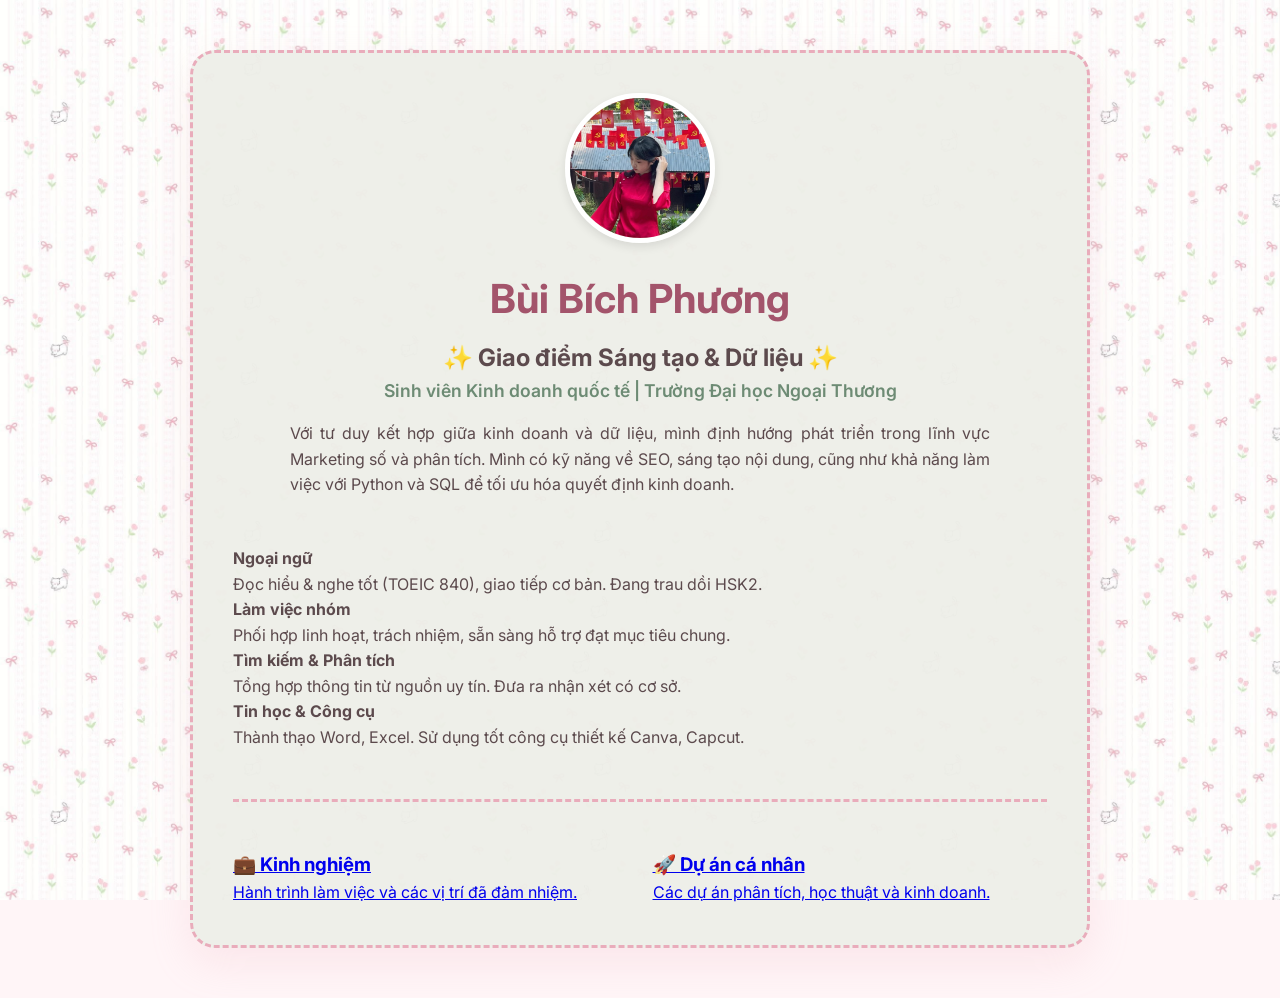
==== index.html @ eb98e5ec "Update index.html" ====
<!DOCTYPE html>
<html lang="vi">
<head>
    <meta charset="UTF-8">
    <meta name="viewport" content="width=device-width, initial-scale=1.0">
    <title>Portfolio | Bùi Bích Phương</title>
    <link rel="stylesheet" href="style.css">
    <link href="https://fonts.googleapis.com/css2?family=Inter:wght@300;400;600;800&display=swap" rel="stylesheet">
</head>
<body>
    <div class="page-container fade-in">
        <header class="hero">
            <div class="profile-wrapper">
                <img src="buibichphuong.jpg" alt="Profile Picture" class="profile-img">
            </div>
            <h1>Bùi Bích Phương</h1>
            
            <h2 class="main-tagline">✨ Giao điểm Sáng tạo & Dữ liệu ✨</h2>
            
            <h3 class="subtitle">Sinh viên Kinh doanh quốc tế | Trường Đại học Ngoại Thương</h3>
            <p class="bio">
                Với tư duy kết hợp giữa kinh doanh và dữ liệu, mình định hướng phát triển trong lĩnh vực Marketing số và phân tích. Mình có kỹ năng về SEO, sáng tạo nội dung, cũng như khả năng làm việc với Python và SQL để tối ưu hóa quyết định kinh doanh.
            </p>
        </header>

        <div class="skills-container fade-in delay-1">
            <div class="skills-grid">
                <div class="skill-item">
                    <h4 class="skill-name">Ngoại ngữ</h4>
                    <p class="skill-desc">Đọc hiểu & nghe tốt (TOEIC 840), giao tiếp cơ bản. Đang trau dồi HSK2.</p>
                </div>
                <div class="skill-item">
                    <h4 class="skill-name">Làm việc nhóm</h4>
                    <p class="skill-desc">Phối hợp linh hoạt, trách nhiệm, sẵn sàng hỗ trợ đạt mục tiêu chung.</p>
                </div>
                <div class="skill-item">
                    <h4 class="skill-name">Tìm kiếm & Phân tích</h4>
                    <p class="skill-desc">Tổng hợp thông tin từ nguồn uy tín. Đưa ra nhận xét có cơ sở.</p>
                </div>
                <div class="skill-item">
                    <h4 class="skill-name">Tin học & Công cụ</h4>
                    <p class="skill-desc">Thành thạo Word, Excel. Sử dụng tốt công cụ thiết kế Canva, Capcut.</p>
                </div>
            </div>
        </div>

        <section class="navigation-cards">
            <a href="experience.html" class="card fade-in delay-1">
                <h3>💼 Kinh nghiệm</h3>
                <p>Hành trình làm việc và các vị trí đã đảm nhiệm.</p>
            </a>
            
            <a href="projects.html" class="card fade-in delay-2">
                <h3>🚀 Dự án cá nhân</h3>
                <p>Các dự án phân tích, học thuật và kinh doanh.</p>
            </a>
        </section>
    </div>

    <script src="script.js"></script>
</body>
</html>
---- style.css ----
/* Toàn bộ CSS cho giao diện tông màu Pastel & Nền Cute */
:root {
    /* Bảng màu từ ảnh của bạn */
    --color-alabaster: #EEEFE8;        /* Trắng kem sữa */
    --color-columbia-blue: #C9D2E2;    /* Xanh dương nhạt */
    --color-cherry-pink: #E9ACBB;      /* Hồng hoa anh đào */
    --color-cambridge-blue: #8FBC93;   /* Xanh lá nhạt */
    --color-peach: #FCEBBF;            /* Vàng đào */
    
    /* Màu chữ (đã làm đậm hơn chút để dễ đọc trên nền sáng) */
    --color-text-title: #A3546B;       /* Hồng sậm cho tiêu đề */
    --color-text-body: #5C4A4D;        /* Nâu xám đen cho nội dung */
    --color-white: #FFFFFF;
}

* {
    margin: 0;
    padding: 0;
    box-sizing: border-box;
}

body {
    font-family: 'Inter', sans-serif;
    /* Cài đặt ảnh nền cute */
    background-color: #FFF5F7; 
    background-image: url('anh.jpg'); /* Đảm bảo tên file ảnh khớp với file bạn đã lưu */
    background-repeat: repeat; /* Lặp lại họa tiết */
    background-size: 350px; /* Chỉnh độ lớn của họa tiết nền (có thể tăng giảm tùy ý) */
    background-attachment: fixed;
    color: var(--color-text-body);
    line-height: 1.6;
}

/* Container chính bao bọc toàn bộ trang */
.page-container {
    max-width: 900px;
    margin: 50px auto;
    padding: 40px;
    /* Dùng màu Alabaster làm nền mờ cho khối nội dung chính */
    background-color: rgba(238, 239, 232, 0.95); 
    border-radius: 25px;
    border: 3px dashed var(--color-cherry-pink); /* Viền đứt nét cute */
    box-shadow: 0 15px 40px rgba(233, 172, 187, 0.2);
}

/* Hero (Phần đầu) */
.hero {
    text-align: center;
    margin-bottom: 3rem;
}

.profile-wrapper {
    margin-bottom: 1rem;
}

.profile-img {
    width: 150px;
    height: 150px;
    border-radius: 50%;
    object-fit: cover;
    border: 5px solid var(--color-white);
    box-shadow: 0 4px 10px rgba(0,0,0,0.1);
}

h1 {
    font-size: 2.5rem;
    color: var(--color-text-title);
    margin-bottom: 0.5rem;
}

.subtitle {
    font-size: 1.1rem;
    color: #6D8B74; /* Một chút màu xanh đậm cho chức danh */
    font-weight: 600;
    margin-bottom: 1rem;
}

.bio {
    font-size: 1rem;
    max-width: 700px;
    margin: 0 auto 2rem;
    text-align: justify;
}

/* Skills Section */
.skills-section {
    margin: 3rem 0;
}

.section-title {
    text-align: center;
    color: var(--color-text-title);
    margin-bottom: 2rem;
    font-size: 1.8rem;
}

/* Lưới Kỹ Năng 2x2 */
.grid-container {
    display: grid;
    grid-template-columns: repeat(2, 1fr);
    gap: 25px;
}

/* Cài đặt chung cho thẻ kỹ năng */
.skill-card {
    padding: 25px;
    border-radius: 20px;
    box-shadow: 0 5px 15px rgba(0,0,0,0.05);
    transition: transform 0.3s ease, box-shadow 0.3s ease;
}

.skill-card:hover {
    transform: translateY(-5px);
    box-shadow: 0 15px 30px rgba(0,0,0,0.1);
}

/* Áp dụng 4 màu của bảng màu cho 4 thẻ khác nhau */
.skill-card:nth-child(1) { background-color: var(--color-columbia-blue); }
.skill-card:nth-child(2) { background-color: var(--color-cherry-pink); }
.skill-card:nth-child(3) { background-color: var(--color-cambridge-blue); }
.skill-card:nth-child(4) { background-color: var(--color-peach); }

.skill-card h2 {
    margin-top: 0;
    font-size: 1.3rem;
    color: var(--color-text-body);
    font-weight: 800;
    margin-bottom: 10px;
}

.skill-card p {
    margin: 0;
    font-size: 1rem;
    color: var(--color-text-body);
    opacity: 0.9;
}

/* Navigation Cards (Kinh nghiệm & Dự án) */
.navigation-cards {
    display: grid;
    grid-template-columns: repeat(2, 1fr);
    gap: 25px;
    margin-top: 3rem;
    border-top: 3px dashed var(--color-cherry-pink);
    padding-top: 3rem;
}

.nav-card {
    display: block;
    text-decoration: none;
    background-color: var(--color-white);
    padding: 25px;
    border-radius: 20px;
    border: 2px solid var(--color-cherry-pink);
    text-align: center;
    transition: transform 0.3s ease, background-color 0.3s ease;
}

.nav-card:hover {
    transform: translateY(-5px);
    background-color: var(--color-cherry-pink);
}

.nav-card:hover h3, .nav-card:hover p {
    color: var(--color-white);
}

.nav-card h3 {
    color: var(--color-text-title);
    font-size: 1.4rem;
    margin-bottom: 10px;
    transition: color 0.3s ease;
}

.nav-card p {
    color: var(--color-text-body);
    transition: color 0.3s ease;
}

/* Responsive cho điện thoại */
@media (max-width: 768px) {
    .grid-container, .navigation-cards {
        grid-template-columns: 1fr;
    }
}

/* Animations cơ bản */
.fade-in {
    opacity: 0;
    transform: translateY(20px);
    animation: fadeIn 0.8s forwards;
}

.delay-1 { animation-delay: 0.2s; }
.delay-2 { animation-delay: 0.4s; }

@keyframes fadeIn {
    to {
        opacity: 1;
        transform: translateY(0);
    }
}
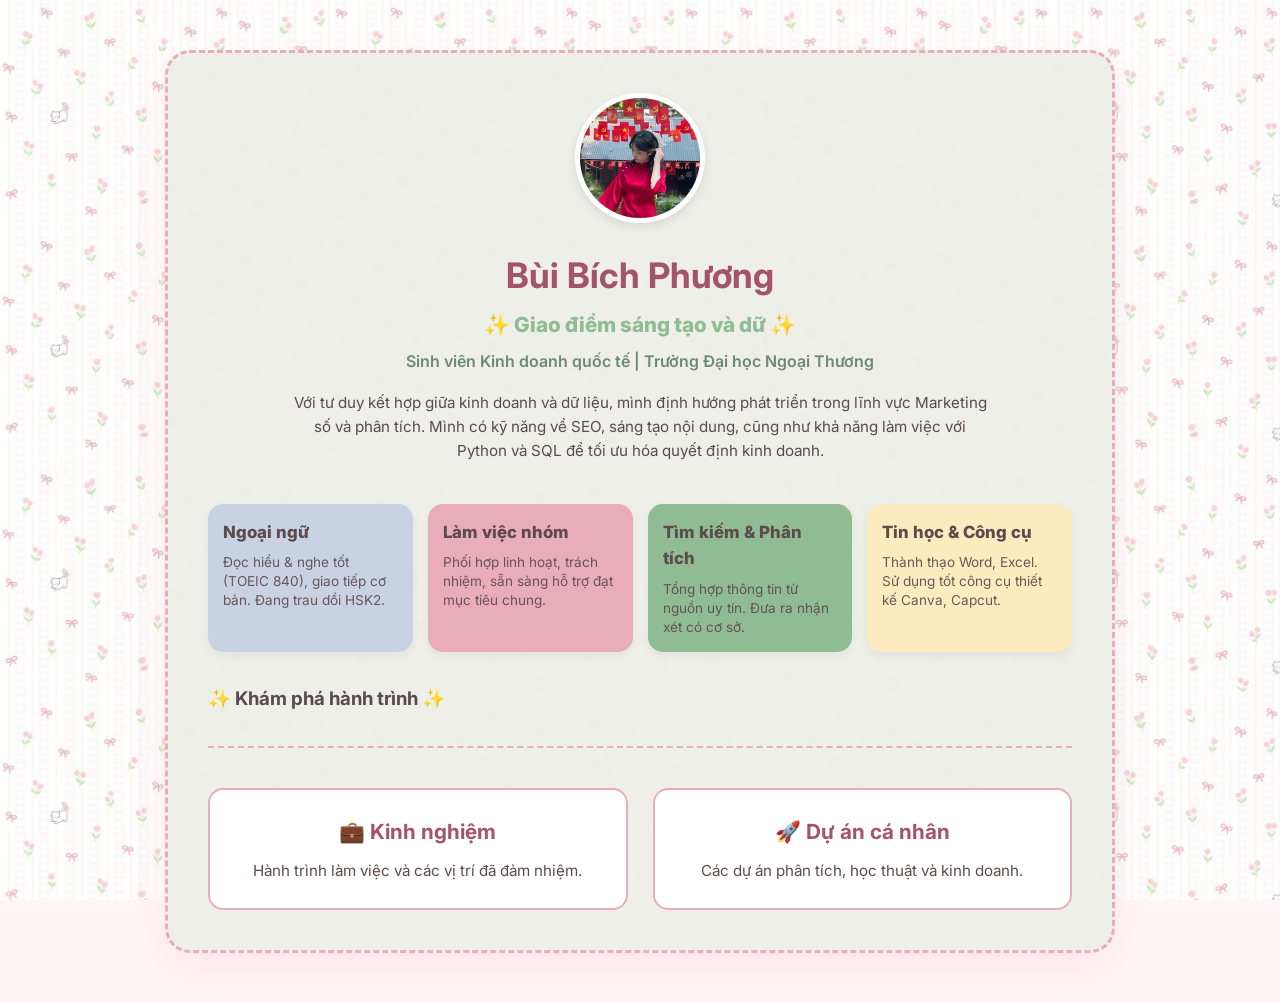
==== commit f8030be6: "Update index.html" ====
--- a/index.html
+++ b/index.html
@@ -15,7 +15,7 @@
             </div>
             <h1>Bùi Bích Phương</h1>
             
-            <h2 class="main-tagline">✨ Giao điểm Sáng tạo & Dữ liệu ✨</h2>
+            <h2 class="main-tagline">✨ Giao điểm sáng tạo và dữ  ✨</h2>
             
             <h3 class="subtitle">Sinh viên Kinh doanh quốc tế | Trường Đại học Ngoại Thương</h3>
             <p class="bio">
@@ -43,6 +43,10 @@
                 </div>
             </div>
         </div>
+        
+        <div class="nav-section-header fade-in delay-2">
+            <h3 class="nav-section-title">✨ Khám phá hành trình ✨</h3>
+        </div>
 
         <section class="navigation-cards">
             <a href="experience.html" class="card fade-in delay-1">
--- a/style.css
+++ b/style.css
@@ -1,15 +1,12 @@
-/* Toàn bộ CSS cho giao diện tông màu Pastel & Nền Cute */
+/* Bảng màu Pastel Cute */
 :root {
-    /* Bảng màu từ ảnh của bạn */
-    --color-alabaster: #EEEFE8;        /* Trắng kem sữa */
-    --color-columbia-blue: #C9D2E2;    /* Xanh dương nhạt */
-    --color-cherry-pink: #E9ACBB;      /* Hồng hoa anh đào */
-    --color-cambridge-blue: #8FBC93;   /* Xanh lá nhạt */
-    --color-peach: #FCEBBF;            /* Vàng đào */
-    
-    /* Màu chữ (đã làm đậm hơn chút để dễ đọc trên nền sáng) */
-    --color-text-title: #A3546B;       /* Hồng sậm cho tiêu đề */
-    --color-text-body: #5C4A4D;        /* Nâu xám đen cho nội dung */
+    --color-alabaster: #EEEFE8;        
+    --color-columbia-blue: #C9D2E2;    
+    --color-cherry-pink: #E9ACBB;      
+    --color-cambridge-blue: #8FBC93;   
+    --color-peach: #FCEBBF;            
+    --color-text-title: #A3546B;       
+    --color-text-body: #5C4A4D;        
     --color-white: #FFFFFF;
 }
 
@@ -21,173 +18,168 @@
 
 body {
     font-family: 'Inter', sans-serif;
-    /* Cài đặt ảnh nền cute */
     background-color: #FFF5F7; 
-    background-image: url('anh.jpg'); /* Đảm bảo tên file ảnh khớp với file bạn đã lưu */
-    background-repeat: repeat; /* Lặp lại họa tiết */
-    background-size: 350px; /* Chỉnh độ lớn của họa tiết nền (có thể tăng giảm tùy ý) */
+    background-image: url('anh.jpg'); /* Nhớ đảm bảo tên ảnh nền đúng nhé */
+    background-repeat: repeat;
+    background-size: 350px;
     background-attachment: fixed;
     color: var(--color-text-body);
     line-height: 1.6;
 }
 
-/* Container chính bao bọc toàn bộ trang */
 .page-container {
-    max-width: 900px;
+    max-width: 950px; /* Mở rộng xíu để chứa 4 cột ngang cho đẹp */
     margin: 50px auto;
     padding: 40px;
-    /* Dùng màu Alabaster làm nền mờ cho khối nội dung chính */
     background-color: rgba(238, 239, 232, 0.95); 
     border-radius: 25px;
-    border: 3px dashed var(--color-cherry-pink); /* Viền đứt nét cute */
+    border: 3px dashed var(--color-cherry-pink); 
     box-shadow: 0 15px 40px rgba(233, 172, 187, 0.2);
 }
 
-/* Hero (Phần đầu) */
+/* Header & Typography */
 .hero {
     text-align: center;
-    margin-bottom: 3rem;
-}
-
-.profile-wrapper {
-    margin-bottom: 1rem;
+    margin-bottom: 2.5rem;
 }
 
 .profile-img {
-    width: 150px;
-    height: 150px;
+    width: 130px;
+    height: 130px;
     border-radius: 50%;
     object-fit: cover;
     border: 5px solid var(--color-white);
     box-shadow: 0 4px 10px rgba(0,0,0,0.1);
+    margin-bottom: 1rem;
 }
 
 h1 {
-    font-size: 2.5rem;
+    font-size: 2.2rem;
     color: var(--color-text-title);
+    margin-bottom: 0.3rem;
+}
+
+/* Style cho Tiêu đề mới gợi ý */
+.main-tagline {
+    font-size: 1.3rem;
+    color: var(--color-cambridge-blue);
+    font-weight: 800;
     margin-bottom: 0.5rem;
 }
 
 .subtitle {
-    font-size: 1.1rem;
-    color: #6D8B74; /* Một chút màu xanh đậm cho chức danh */
+    font-size: 1rem;
+    color: #6D8B74; 
     font-weight: 600;
     margin-bottom: 1rem;
 }
 
 .bio {
-    font-size: 1rem;
+    font-size: 0.95rem;
     max-width: 700px;
-    margin: 0 auto 2rem;
-    text-align: justify;
+    margin: 0 auto;
+    text-align: center;
 }
 
-/* Skills Section */
-.skills-section {
-    margin: 3rem 0;
+/* Bố cục 4 cột ngang cho Kỹ Năng */
+.skills-container {
+    margin: 2rem 0;
 }
 
-.section-title {
-    text-align: center;
-    color: var(--color-text-title);
-    margin-bottom: 2rem;
-    font-size: 1.8rem;
+.skills-grid {
+    display: grid;
+    grid-template-columns: repeat(4, 1fr); /* CHIA LÀM 4 CỘT NGANG */
+    gap: 15px; /* Khoảng cách giữa các cột thu hẹp lại */
 }
 
-/* Lưới Kỹ Năng 2x2 */
-.grid-container {
-    display: grid;
-    grid-template-columns: repeat(2, 1fr);
-    gap: 25px;
+/* Thu nhỏ size của thẻ kỹ năng */
+.skill-item {
+    padding: 15px; /* Giảm khoảng trống bên trong */
+    border-radius: 15px;
+    box-shadow: 0 4px 10px rgba(0,0,0,0.05);
+    transition: transform 0.3s ease;
 }
 
-/* Cài đặt chung cho thẻ kỹ năng */
-.skill-card {
-    padding: 25px;
-    border-radius: 20px;
-    box-shadow: 0 5px 15px rgba(0,0,0,0.05);
-    transition: transform 0.3s ease, box-shadow 0.3s ease;
+.skill-item:hover {
+    transform: translateY(-3px);
 }
 
-.skill-card:hover {
-    transform: translateY(-5px);
-    box-shadow: 0 15px 30px rgba(0,0,0,0.1);
+/* Áp dụng 4 màu pastel */
+.skill-item:nth-child(1) { background-color: var(--color-columbia-blue); }
+.skill-item:nth-child(2) { background-color: var(--color-cherry-pink); }
+.skill-item:nth-child(3) { background-color: var(--color-cambridge-blue); }
+.skill-item:nth-child(4) { background-color: var(--color-peach); }
+
+.skill-name {
+    margin-top: 0;
+    font-size: 1.05rem; /* Thu nhỏ tiêu đề */
+    color: var(--color-text-body);
+    font-weight: 800;
+    margin-bottom: 8px;
 }
 
-/* Áp dụng 4 màu của bảng màu cho 4 thẻ khác nhau */
-.skill-card:nth-child(1) { background-color: var(--color-columbia-blue); }
-.skill-card:nth-child(2) { background-color: var(--color-cherry-pink); }
-.skill-card:nth-child(3) { background-color: var(--color-cambridge-blue); }
-.skill-card:nth-child(4) { background-color: var(--color-peach); }
-
-.skill-card h2 {
-    margin-top: 0;
-    font-size: 1.3rem;
+.skill-desc {
+    margin: 0;
+    font-size: 0.85rem; /* Thu nhỏ phần mô tả */
     color: var(--color-text-body);
-    font-weight: 800;
-    margin-bottom: 10px;
+    opacity: 0.9;
+    line-height: 1.4;
 }
 
-.skill-card p {
-    margin: 0;
-    font-size: 1rem;
-    color: var(--color-text-body);
-    opacity: 0.9;
-}
-
-/* Navigation Cards (Kinh nghiệm & Dự án) */
+/* Navigation Cards (Chuẩn format có viền đứt nét ở trên) */
 .navigation-cards {
     display: grid;
     grid-template-columns: repeat(2, 1fr);
     gap: 25px;
-    margin-top: 3rem;
-    border-top: 3px dashed var(--color-cherry-pink);
-    padding-top: 3rem;
+    margin-top: 2rem;
+    border-top: 2px dashed var(--color-cherry-pink); /* Đường viền đứt nét phân cách */
+    padding-top: 2.5rem;
 }
 
-.nav-card {
+.card {
     display: block;
     text-decoration: none;
-    background-color: var(--color-white);
+    background-color: var(--color-white); /* Nền trắng như ảnh 1 */
     padding: 25px;
-    border-radius: 20px;
-    border: 2px solid var(--color-cherry-pink);
+    border-radius: 15px;
+    border: 2px solid var(--color-cherry-pink); /* Viền màu hồng như ảnh 1 */
     text-align: center;
     transition: transform 0.3s ease, background-color 0.3s ease;
 }
 
-.nav-card:hover {
+.card:hover {
     transform: translateY(-5px);
-    background-color: var(--color-cherry-pink);
+    background-color: #FFF5F7; /* Đổi màu nền cực nhẹ khi lướt qua */
 }
 
-.nav-card:hover h3, .nav-card:hover p {
-    color: var(--color-white);
+.card h3 {
+    color: var(--color-text-title);
+    font-size: 1.3rem;
+    margin-bottom: 10px;
 }
 
-.nav-card h3 {
-    color: var(--color-text-title);
-    font-size: 1.4rem;
-    margin-bottom: 10px;
-    transition: color 0.3s ease;
+.card p {
+    color: var(--color-text-body);
+    font-size: 0.95rem;
 }
 
-.nav-card p {
-    color: var(--color-text-body);
-    transition: color 0.3s ease;
-}
-
-/* Responsive cho điện thoại */
-@media (max-width: 768px) {
-    .grid-container, .navigation-cards {
-        grid-template-columns: 1fr;
+/* Responsive: Co giãn tốt trên điện thoại và máy tính bảng */
+@media (max-width: 850px) {
+    .skills-grid {
+        grid-template-columns: repeat(2, 1fr); /* 2 cột trên iPad */
     }
 }
 
-/* Animations cơ bản */
+@media (max-width: 600px) {
+    .skills-grid, .navigation-cards {
+        grid-template-columns: 1fr; /* 1 cột trên điện thoại */
+    }
+}
+
+/* Animations */
 .fade-in {
     opacity: 0;
-    transform: translateY(20px);
+    transform: translateY(15px);
     animation: fadeIn 0.8s forwards;
 }
 
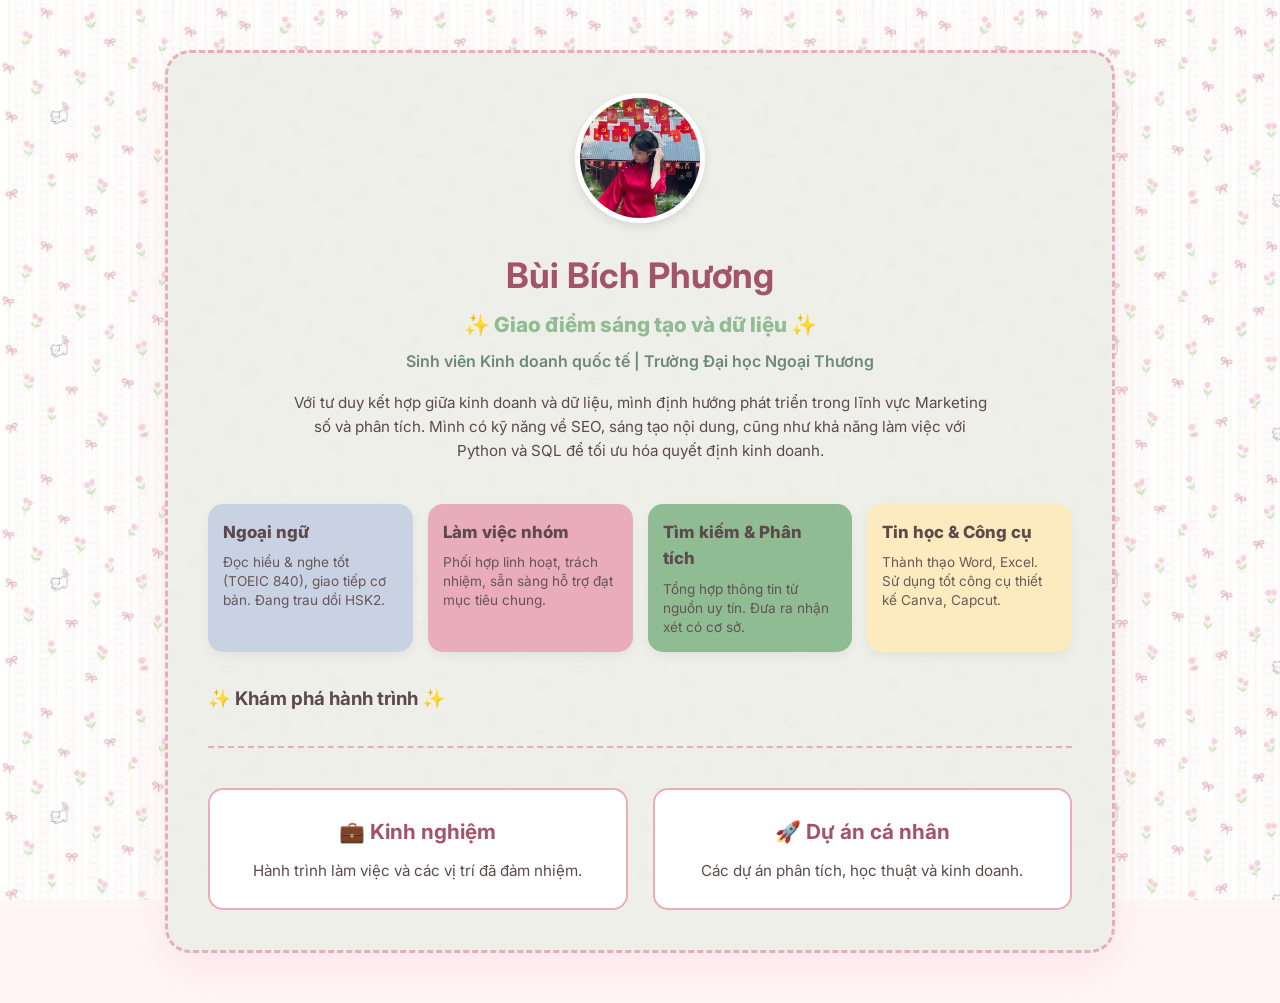
==== commit f6c66b56: "Update index.html" ====
--- a/index.html
+++ b/index.html
@@ -15,7 +15,7 @@
             </div>
             <h1>Bùi Bích Phương</h1>
             
-            <h2 class="main-tagline">✨ Giao điểm sáng tạo và dữ  ✨</h2>
+            <h2 class="main-tagline">✨ Giao điểm sáng tạo và dữ liệu ✨</h2>
             
             <h3 class="subtitle">Sinh viên Kinh doanh quốc tế | Trường Đại học Ngoại Thương</h3>
             <p class="bio">
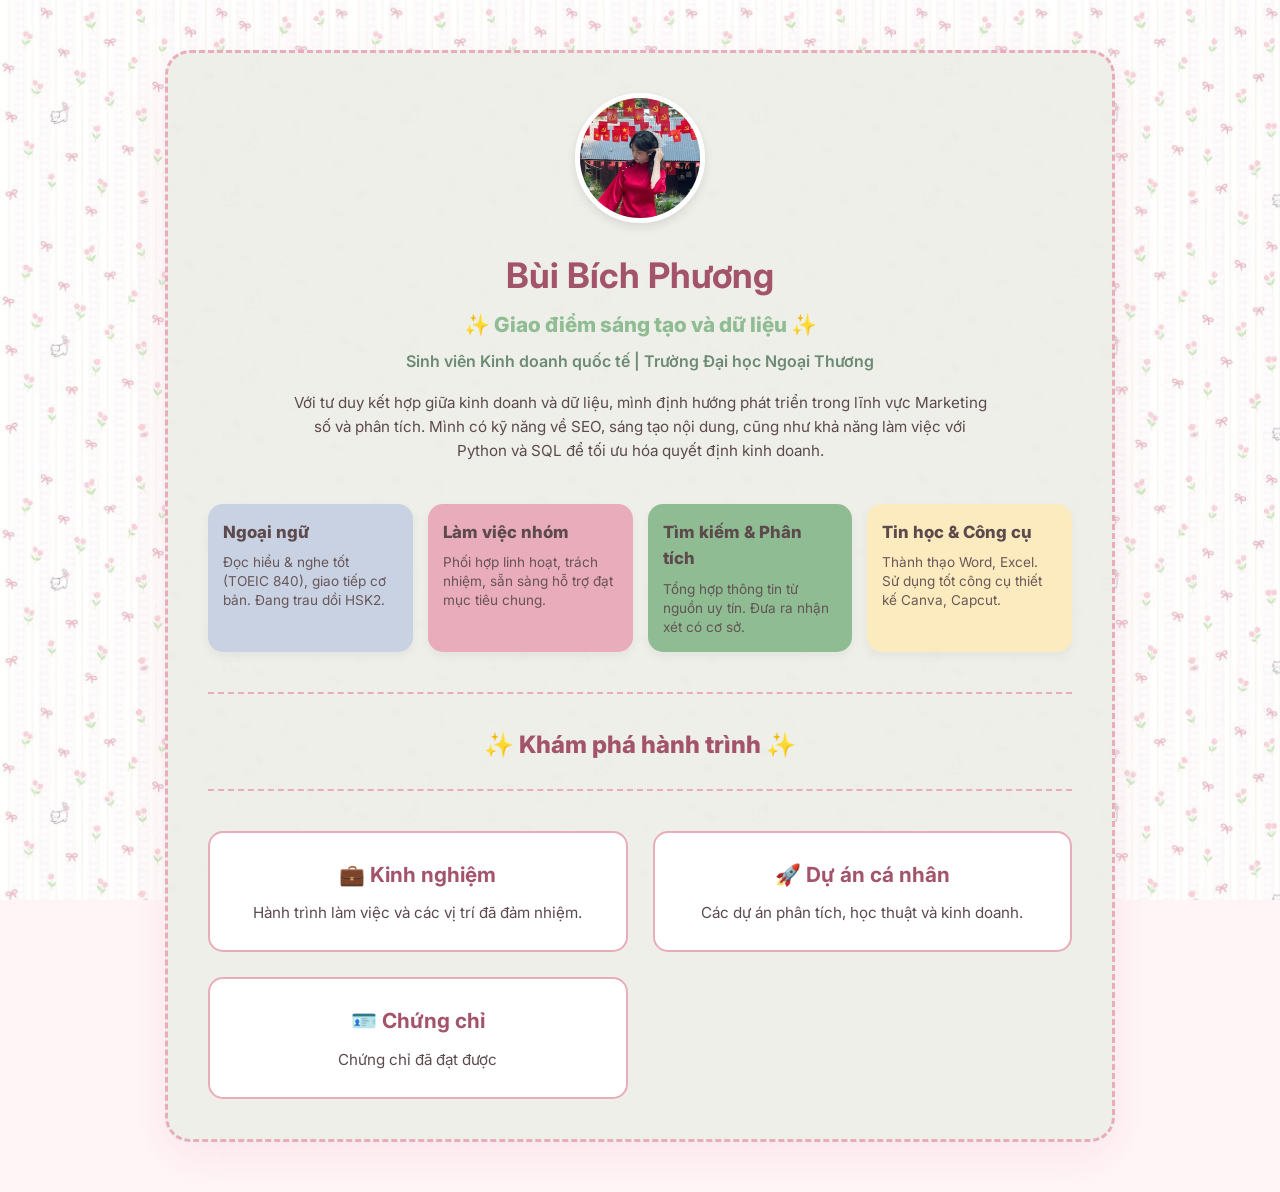
==== commit 4341fab4: "Update index.html" ====
--- a/index.html
+++ b/index.html
@@ -58,6 +58,10 @@
                 <h3>🚀 Dự án cá nhân</h3>
                 <p>Các dự án phân tích, học thuật và kinh doanh.</p>
             </a>
+            <a href="cert.html" class="card fade-in delay-3">
+                <h3>🪪 Chứng chỉ</h3>
+                <p>Chứng chỉ đã đạt được</p>
+            </a>
         </section>
     </div>
 
--- a/style.css
+++ b/style.css
@@ -80,6 +80,22 @@
     margin: 0 auto;
     text-align: center;
 }
+.nav-section-header {
+    text-align: center; /* Lệnh này giúp căn giữa nội dung */
+    display: flex; /* Dùng thêm flex để đảm bảo căn giữa tuyệt đối */
+    justify-content: center;
+    align-items: center;
+    margin-top: 2.5rem;
+    padding-top: 2rem;
+    border-top: 2px dashed var(--color-cherry-pink); /* Đường cắt ngang đứt nét */
+}
+
+.nav-section-title {
+    font-size: 1.5rem;
+    color: var(--color-text-title);
+    font-weight: 800;
+    margin-bottom: -0.5rem; 
+}
 
 /* Bố cục 4 cột ngang cho Kỹ Năng */
 .skills-container {
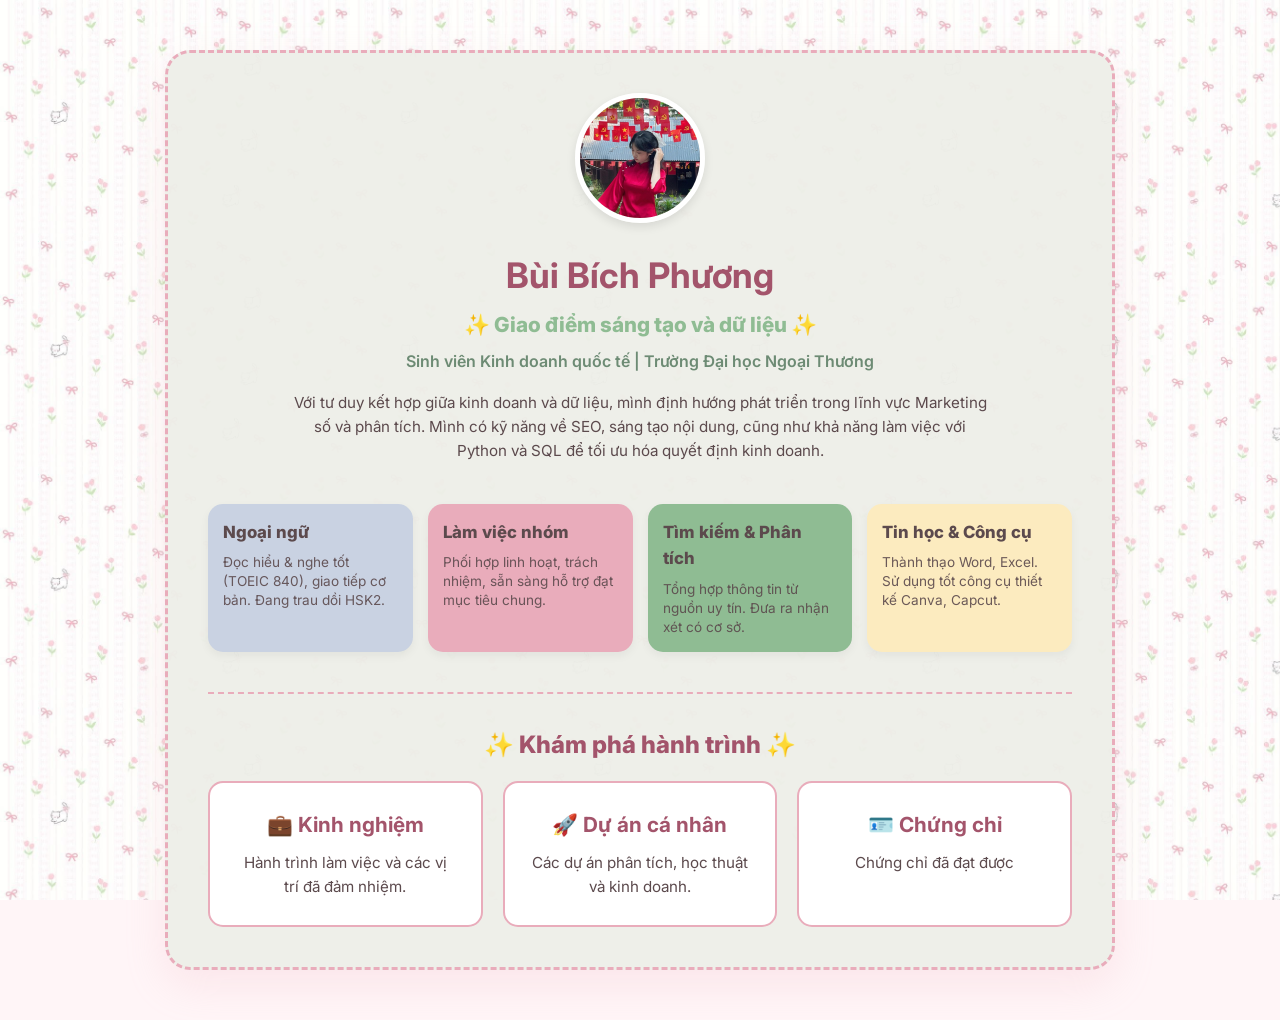
==== commit 892d9971: "Update index.html" ====
--- a/index.html
+++ b/index.html
@@ -58,10 +58,13 @@
                 <h3>🚀 Dự án cá nhân</h3>
                 <p>Các dự án phân tích, học thuật và kinh doanh.</p>
             </a>
+            
             <a href="cert.html" class="card fade-in delay-3">
                 <h3>🪪 Chứng chỉ</h3>
                 <p>Chứng chỉ đã đạt được</p>
             </a>
+        
+        
         </section>
     </div>
 
--- a/style.css
+++ b/style.css
@@ -80,6 +80,7 @@
     margin: 0 auto;
     text-align: center;
 }
+
 .nav-section-header {
     text-align: center; /* Lệnh này giúp căn giữa nội dung */
     display: flex; /* Dùng thêm flex để đảm bảo căn giữa tuyệt đối */
@@ -142,14 +143,12 @@
     line-height: 1.4;
 }
 
-/* Navigation Cards (Chuẩn format có viền đứt nét ở trên) */
+/* Navigation Cards (Đã cập nhật chia làm 3 cột, xóa viền thừa) */
 .navigation-cards {
     display: grid;
-    grid-template-columns: repeat(2, 1fr);
-    gap: 25px;
-    margin-top: 2rem;
-    border-top: 2px dashed var(--color-cherry-pink); /* Đường viền đứt nét phân cách */
-    padding-top: 2.5rem;
+    grid-template-columns: repeat(3, 1fr); /* ĐỔI TỪ 2 THÀNH 3 CỘT */
+    gap: 20px; /* Thu nhỏ khoảng cách xíu để 3 thẻ vừa vặn */
+    margin-top: 1.5rem; 
 }
 
 .card {
@@ -184,6 +183,9 @@
     .skills-grid {
         grid-template-columns: repeat(2, 1fr); /* 2 cột trên iPad */
     }
+    .navigation-cards {
+        grid-template-columns: repeat(2, 1fr); /* 2 cột Navigation trên iPad */
+    }
 }
 
 @media (max-width: 600px) {
@@ -201,6 +203,7 @@
 
 .delay-1 { animation-delay: 0.2s; }
 .delay-2 { animation-delay: 0.4s; }
+.delay-3 { animation-delay: 0.6s; } /* Thêm delay cho box Chứng chỉ */
 
 @keyframes fadeIn {
     to {
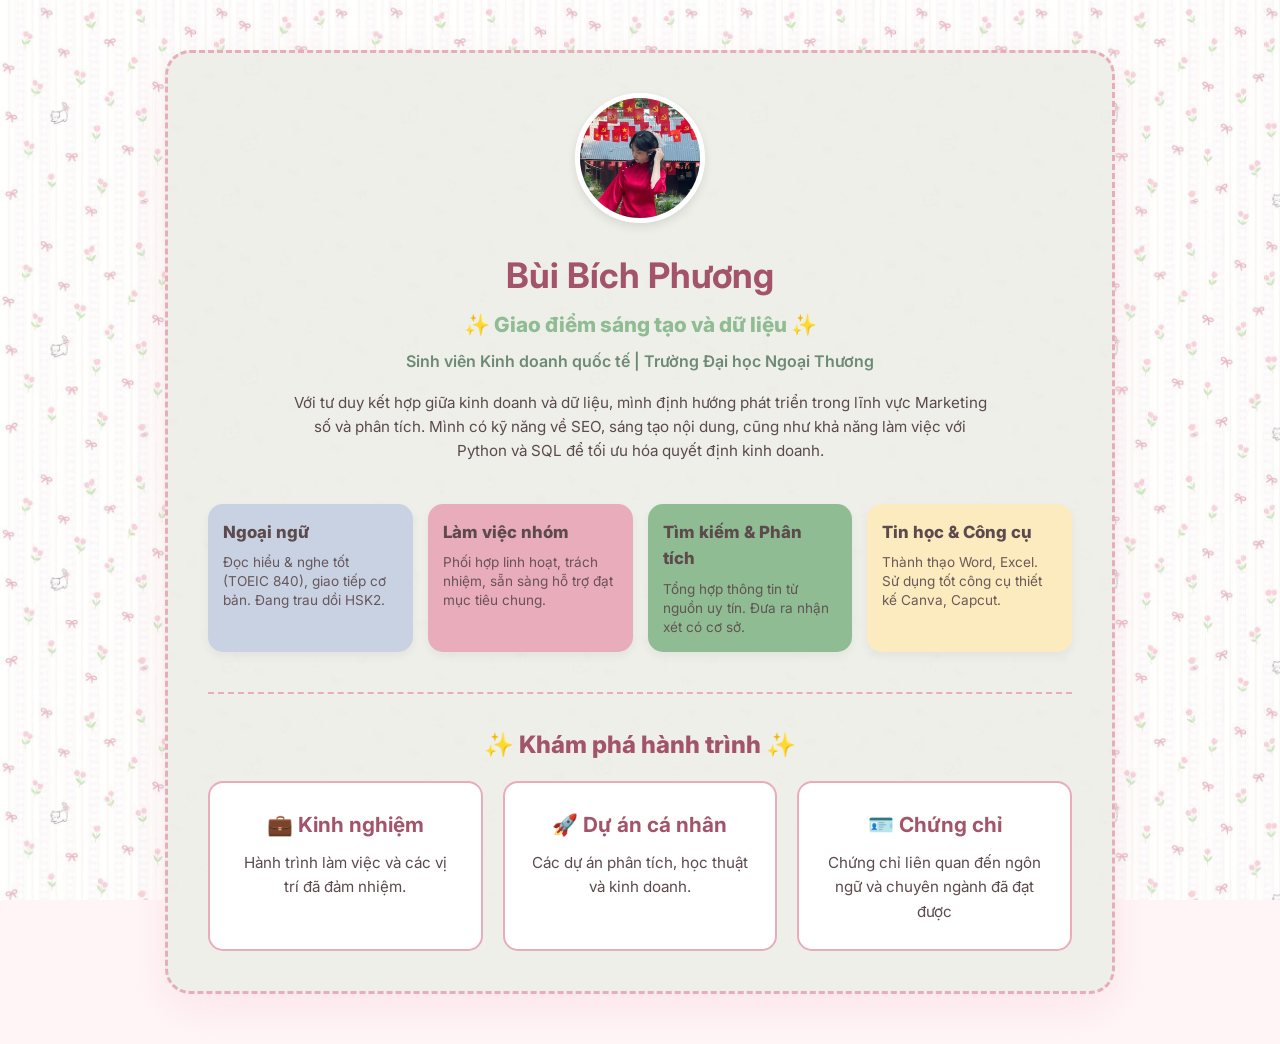
==== commit ba0fb803: "Update index.html" ====
--- a/index.html
+++ b/index.html
@@ -61,7 +61,7 @@
             
             <a href="cert.html" class="card fade-in delay-3">
                 <h3>🪪 Chứng chỉ</h3>
-                <p>Chứng chỉ đã đạt được</p>
+                <p>Chứng chỉ liên quan đến ngôn ngữ và chuyên ngành đã đạt được</p>
             </a>
         
         
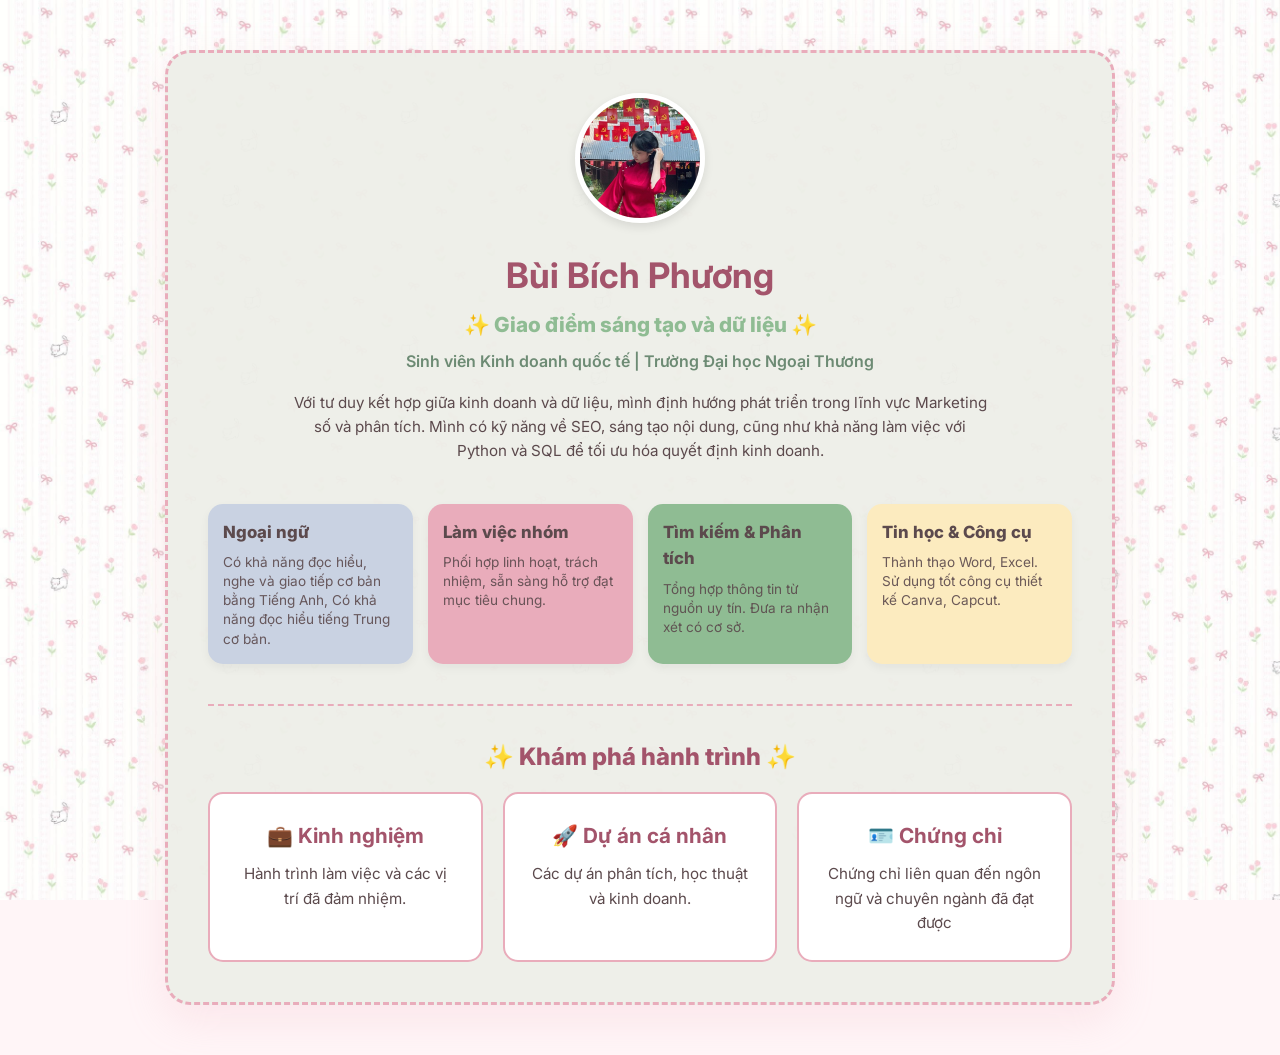
==== commit 58f92686: "Update index.html" ====
--- a/index.html
+++ b/index.html
@@ -27,7 +27,7 @@
             <div class="skills-grid">
                 <div class="skill-item">
                     <h4 class="skill-name">Ngoại ngữ</h4>
-                    <p class="skill-desc">Đọc hiểu & nghe tốt (TOEIC 840), giao tiếp cơ bản. Đang trau dồi HSK2.</p>
+                    <p class="skill-desc">Có khả năng đọc hiểu, nghe và giao tiếp cơ bản bằng Tiếng Anh, Có khả năng đọc hiểu tiếng Trung cơ bản.</p>
                 </div>
                 <div class="skill-item">
                     <h4 class="skill-name">Làm việc nhóm</h4>
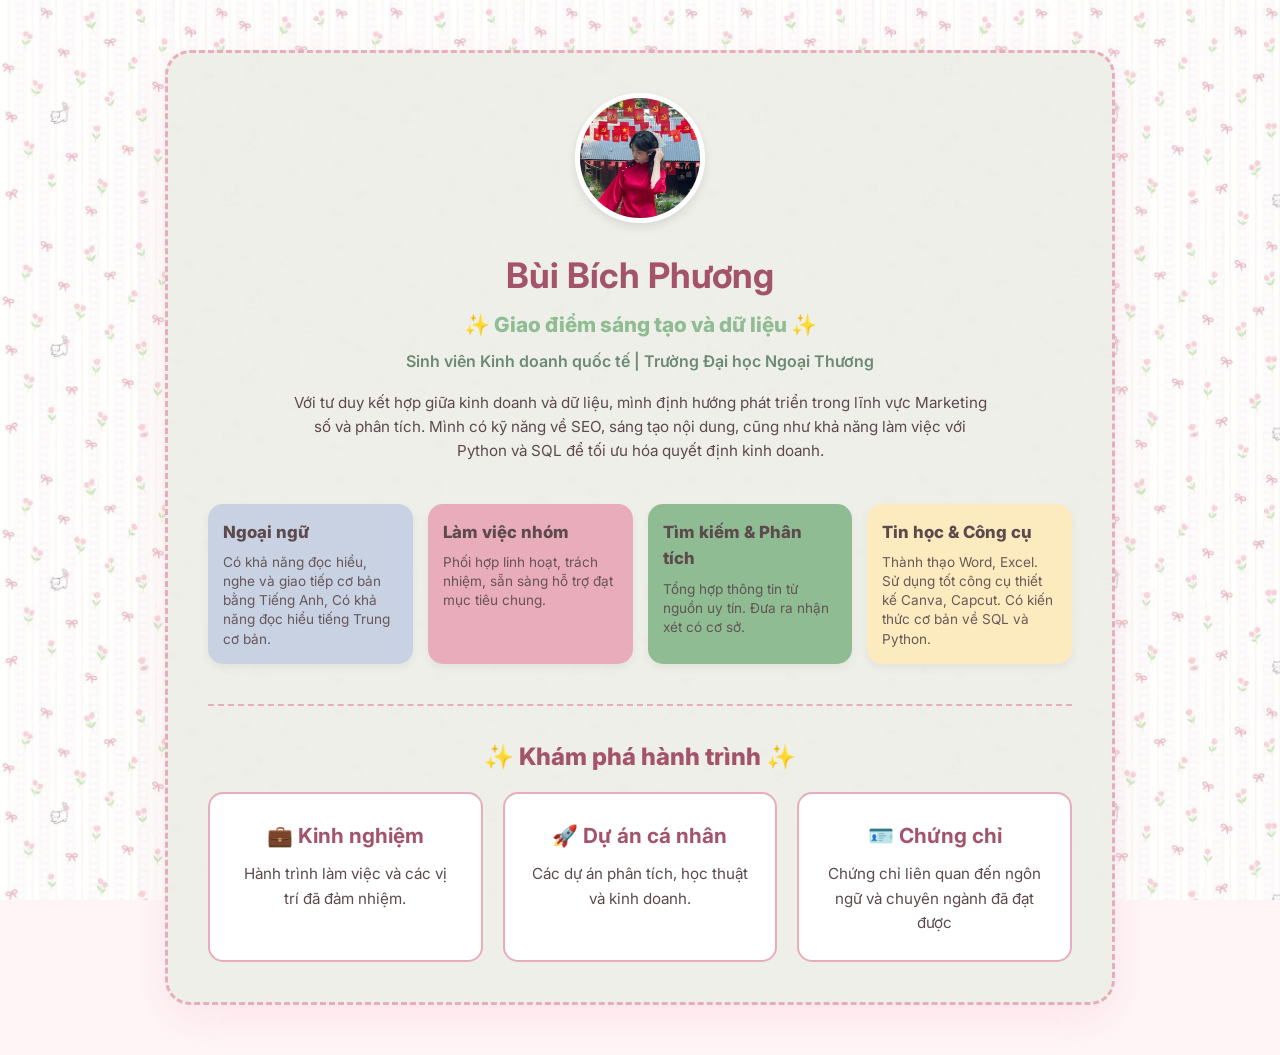
==== commit 8411b2ab: "Update index.html" ====
--- a/index.html
+++ b/index.html
@@ -39,7 +39,7 @@
                 </div>
                 <div class="skill-item">
                     <h4 class="skill-name">Tin học & Công cụ</h4>
-                    <p class="skill-desc">Thành thạo Word, Excel. Sử dụng tốt công cụ thiết kế Canva, Capcut.</p>
+                    <p class="skill-desc">Thành thạo Word, Excel. Sử dụng tốt công cụ thiết kế Canva, Capcut. Có kiến thức cơ bản về SQL và Python.</p>
                 </div>
             </div>
         </div>
--- a/style.css
+++ b/style.css
@@ -28,7 +28,7 @@
 }
 
 .page-container {
-    max-width: 950px; /* Mở rộng xíu để chứa 4 cột ngang cho đẹp */
+    max-width: 950px; 
     margin: 50px auto;
     padding: 40px;
     background-color: rgba(238, 239, 232, 0.95); 
@@ -59,7 +59,6 @@
     margin-bottom: 0.3rem;
 }
 
-/* Style cho Tiêu đề mới gợi ý */
 .main-tagline {
     font-size: 1.3rem;
     color: var(--color-cambridge-blue);
@@ -82,13 +81,13 @@
 }
 
 .nav-section-header {
-    text-align: center; /* Lệnh này giúp căn giữa nội dung */
-    display: flex; /* Dùng thêm flex để đảm bảo căn giữa tuyệt đối */
+    text-align: center; 
+    display: flex; 
     justify-content: center;
     align-items: center;
     margin-top: 2.5rem;
     padding-top: 2rem;
-    border-top: 2px dashed var(--color-cherry-pink); /* Đường cắt ngang đứt nét */
+    border-top: 2px dashed var(--color-cherry-pink); 
 }
 
 .nav-section-title {
@@ -105,13 +104,12 @@
 
 .skills-grid {
     display: grid;
-    grid-template-columns: repeat(4, 1fr); /* CHIA LÀM 4 CỘT NGANG */
-    gap: 15px; /* Khoảng cách giữa các cột thu hẹp lại */
-}
-
-/* Thu nhỏ size của thẻ kỹ năng */
+    grid-template-columns: repeat(4, 1fr); 
+    gap: 15px; 
+}
+
 .skill-item {
-    padding: 15px; /* Giảm khoảng trống bên trong */
+    padding: 15px; 
     border-radius: 15px;
     box-shadow: 0 4px 10px rgba(0,0,0,0.05);
     transition: transform 0.3s ease;
@@ -121,7 +119,6 @@
     transform: translateY(-3px);
 }
 
-/* Áp dụng 4 màu pastel */
 .skill-item:nth-child(1) { background-color: var(--color-columbia-blue); }
 .skill-item:nth-child(2) { background-color: var(--color-cherry-pink); }
 .skill-item:nth-child(3) { background-color: var(--color-cambridge-blue); }
@@ -129,7 +126,7 @@
 
 .skill-name {
     margin-top: 0;
-    font-size: 1.05rem; /* Thu nhỏ tiêu đề */
+    font-size: 1.05rem; 
     color: var(--color-text-body);
     font-weight: 800;
     margin-bottom: 8px;
@@ -137,34 +134,34 @@
 
 .skill-desc {
     margin: 0;
-    font-size: 0.85rem; /* Thu nhỏ phần mô tả */
+    font-size: 0.85rem; 
     color: var(--color-text-body);
     opacity: 0.9;
     line-height: 1.4;
 }
 
-/* Navigation Cards (Đã cập nhật chia làm 3 cột, xóa viền thừa) */
+/* Navigation Cards */
 .navigation-cards {
     display: grid;
-    grid-template-columns: repeat(3, 1fr); /* ĐỔI TỪ 2 THÀNH 3 CỘT */
-    gap: 20px; /* Thu nhỏ khoảng cách xíu để 3 thẻ vừa vặn */
+    grid-template-columns: repeat(3, 1fr); 
+    gap: 20px; 
     margin-top: 1.5rem; 
 }
 
 .card {
     display: block;
     text-decoration: none;
-    background-color: var(--color-white); /* Nền trắng như ảnh 1 */
+    background-color: var(--color-white); 
     padding: 25px;
     border-radius: 15px;
-    border: 2px solid var(--color-cherry-pink); /* Viền màu hồng như ảnh 1 */
+    border: 2px solid var(--color-cherry-pink); 
     text-align: center;
     transition: transform 0.3s ease, background-color 0.3s ease;
 }
 
 .card:hover {
     transform: translateY(-5px);
-    background-color: #FFF5F7; /* Đổi màu nền cực nhẹ khi lướt qua */
+    background-color: #FFF5F7; 
 }
 
 .card h3 {
@@ -178,18 +175,127 @@
     font-size: 0.95rem;
 }
 
-/* Responsive: Co giãn tốt trên điện thoại và máy tính bảng */
+/* =========================================
+   --- CSS CHO PHẦN CHỨNG CHỈ (ĐÃ FIX) --- 
+   ========================================= */
+
+.divider-line {
+    border-top: 2px dashed var(--color-cherry-pink);
+    margin: 40px auto 30px auto;
+    width: 80%;
+}
+
+.section-heading {
+    text-align: center;
+    color: var(--color-text-title);
+    font-size: 1.6rem;
+    font-weight: 800;
+    margin-bottom: 25px;
+}
+
+.cert-grid {
+    display: grid;
+    grid-template-columns: repeat(4, 1fr); /* Đã fix thành 4 cột */
+    gap: 15px;
+    width: 100%;
+}
+
+.cert-card {
+    border-radius: 15px;
+    padding: 18px;
+    position: relative;
+    transition: transform 0.3s ease, box-shadow 0.3s ease;
+    box-shadow: 0 5px 15px rgba(233, 172, 187, 0.15); /* Đổ bóng hồng nhẹ */
+    min-height: 260px;
+    display: flex;
+    flex-direction: column;
+    background-color: var(--color-white);
+    border: 2px solid transparent;
+}
+
+.cert-card:hover {
+    transform: translateY(-8px);
+    box-shadow: 0 8px 25px rgba(233, 172, 187, 0.3);
+    border-color: var(--color-cherry-pink); /* Hover hiện viền hồng */
+}
+
+/* 4 Màu nền pastel tone-sur-tone với bảng màu chính */
+.cert-card:nth-child(1) { background-color: #F4F6FB; } /* Columbia Blue siêu nhạt */
+    .cert-card:nth-child(2) { background-color: #FCF1F3; } /* Cherry Pink siêu nhạt */
+    .cert-card:nth-child(3) { background-color: #F1F6F2; } /* Cambridge Blue siêu nhạt */
+    .cert-card:nth-child(4) { background-color: #FEFAF0; } /* Peach siêu nhạt */
+
+.cert-top {
+    display: flex;
+    justify-content: space-between;
+    align-items: center;
+    margin-bottom: 12px;
+}
+
+.cert-logo {
+    height: 22px;
+}
+
+.cert-icon {
+    font-size: 18px;
+    opacity: 0.8;
+}
+
+.cert-title {
+    font-size: 1.05rem;
+    font-weight: 800;
+    color: var(--color-text-title);
+    line-height: 1.4;
+    margin-bottom: 8px;
+}
+
+.cert-org {
+    font-size: 0.9rem;
+    font-weight: 600;
+    color: var(--color-text-body);
+    margin-bottom: 4px;
+}
+
+.cert-date {
+    font-size: 0.85rem;
+    color: #6D8B74;
+    font-style: italic;
+    margin-bottom: 15px;
+}
+
+/* Thumbnail chứng chỉ */
+.cert-thumbnail {
+    width: 100%;
+    height: auto;
+    border-radius: 8px;
+    border: 1px solid rgba(0,0,0,0.05);
+    cursor: pointer;
+    transition: transform 0.3s ease;
+    margin-top: auto; /* Tự đẩy ảnh xuống đáy thẻ */
+}
+
+.cert-thumbnail:hover {
+    transform: scale(1.05);
+}
+
+/* Hỗ trợ hiển thị điểm TOEIC nếu có */
+.toeic-score {
+    font-size: 2.5rem;
+    font-weight: 800;
+    color: var(--color-cambridge-blue);
+    text-align: center;
+    margin-bottom: 10px;
+}
+
+/* --- RESPONSIVE TỔNG HỢP --- */
 @media (max-width: 850px) {
-    .skills-grid {
+    .skills-grid, .navigation-cards, .cert-grid {
         grid-template-columns: repeat(2, 1fr); /* 2 cột trên iPad */
     }
-    .navigation-cards {
-        grid-template-columns: repeat(2, 1fr); /* 2 cột Navigation trên iPad */
-    }
 }
 
 @media (max-width: 600px) {
-    .skills-grid, .navigation-cards {
+    .skills-grid, .navigation-cards, .cert-grid {
         grid-template-columns: 1fr; /* 1 cột trên điện thoại */
     }
 }
@@ -203,7 +309,7 @@
 
 .delay-1 { animation-delay: 0.2s; }
 .delay-2 { animation-delay: 0.4s; }
-.delay-3 { animation-delay: 0.6s; } /* Thêm delay cho box Chứng chỉ */
+.delay-3 { animation-delay: 0.6s; }
 
 @keyframes fadeIn {
     to {
